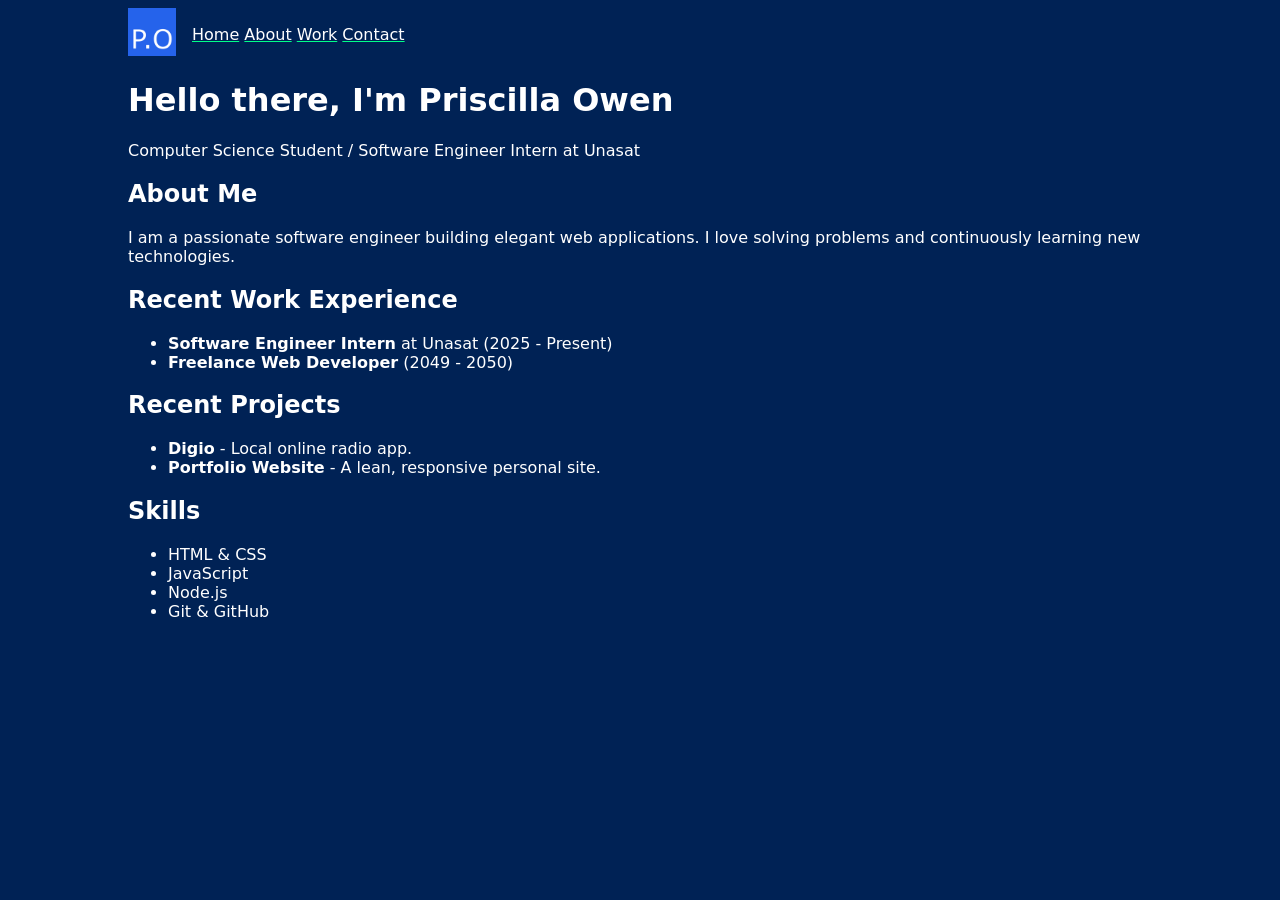
==== index.html @ 440bd072 "set up" ====
<!doctype html>
<html lang="en">
  <head>
    <meta charset="UTF-8" />
    <meta name="viewport" content="width=device-width, initial-scale=1.0" />
    <title>Home</title>
    <link rel="icon" href="img/icon.png" type="image/png" />
    <link rel="stylesheet" href="css/main.css" />
  </head>

  <body>
    <header class="header container">
      <a class="header-logo" href="index.html">
        <img src="img/logo.png" alt="Logo" />
      </a>
      <nav class="nav-items">
        <a href="index.html">Home</a>
        <a href="about.html">About</a>
        <a href="work.html">Work</a>
        <a href="contact.html">Contact</a>
      </nav>
    </header>

    <main class="container">
      <h1>Hello there, I'm Priscilla Owen</h1>
      <p>Computer Science Student / Software Engineer Intern at Unasat</p>

      <section>
        <h2>About Me</h2>
        <p>
          I am a passionate software engineer building elegant web applications.
          I love solving problems and continuously learning new technologies.
        </p>
      </section>

      <section>
        <h2>Recent Work Experience</h2>
        <ul>
          <li>
            <strong>Software Engineer Intern</strong> at Unasat (2025 - Present)
          </li>
          <li><strong>Freelance Web Developer</strong> (2049 - 2050)</li>
        </ul>
      </section>

      <section>
        <h2>Recent Projects</h2>
        <ul>
          <li><strong>Digio</strong> - Local online radio app.</li>
          <li>
            <strong>Portfolio Website</strong> - A lean, responsive personal
            site.
          </li>
        </ul>
      </section>

      <section>
        <h2>Skills</h2>
        <ul>
          <li>HTML & CSS</li>
          <li>JavaScript</li>
          <li>Node.js</li>
          <li>Git & GitHub</li>
        </ul>
      </section>
    </main>

  </body>
</html>
---- css/main.css ----
:root {
  --color-primary: #01ff88;
  --color-background: #002255;
  --color-foreground: #ffffff;

  --radius-md: 0.5rem;

  --screen-xs: 32rem; /* 512px */
  --screen-lg: 64rem; /* 1024px */
}

body {
  font-family: system-ui;
  background-color: var(--color-background);
  color: var(--color-foreground);
}

a {
  color: inherit;
  text-decoration-color: var(--color-primary);
}

.header {
  display: flex;
  align-items: center;
  flex-direction: column;
  gap: 1rem;
}

@media (width >=32rem) {
  .header {
    flex-direction: row;
  }
}

.header-logo img {
  width: 3rem;
}

.container {
  max-width: var(--screen-lg);
  margin-inline: auto;
}
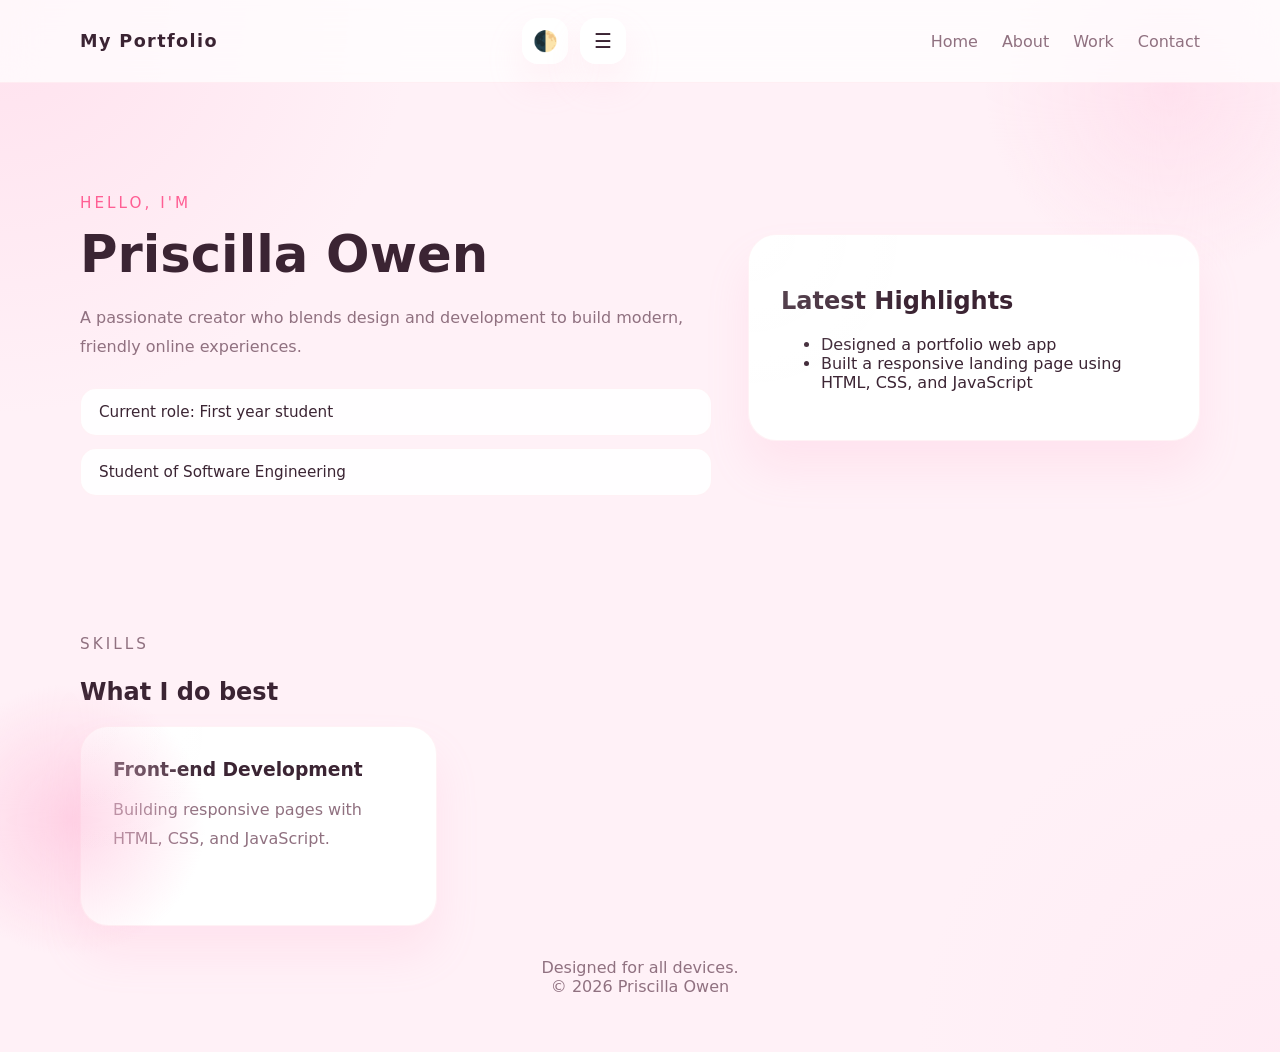
==== commit 5ec2c1a3: "First commit" ====
--- a/index.html
+++ b/index.html
@@ -1,69 +1,69 @@
-<!doctype html>
+<!DOCTYPE html>
 <html lang="en">
-  <head>
-    <meta charset="UTF-8" />
-    <meta name="viewport" content="width=device-width, initial-scale=1.0" />
-    <title>Home</title>
-    <link rel="icon" href="img/icon.png" type="image/png" />
-    <link rel="stylesheet" href="css/main.css" />
-  </head>
-
-  <body>
-    <header class="header container">
-      <a class="header-logo" href="index.html">
-        <img src="img/logo.png" alt="Logo" />
-      </a>
-      <nav class="nav-items">
+<head>
+  <meta charset="UTF-8">
+  <meta name="viewport" content="width=device-width, initial-scale=1.0">
+  <title>Home | Portfolio</title>
+  <link rel="stylesheet" href="styles.css">
+</head>
+<body>
+  <header class="site-header">
+    <div class="container header-inner">
+      <a class="brand" href="index.html">My Portfolio</a>
+      <div class="header-actions">
+        <button class="theme-toggle" aria-label="Toggle light and dark mode">🌓</button>
+        <button class="nav-toggle" aria-label="Open navigation">☰</button>
+      </div>
+      <nav class="site-nav">
         <a href="index.html">Home</a>
         <a href="about.html">About</a>
         <a href="work.html">Work</a>
         <a href="contact.html">Contact</a>
       </nav>
-    </header>
+    </div>
+  </header>
 
-    <main class="container">
-      <h1>Hello there, I'm Priscilla Owen</h1>
-      <p>Computer Science Student / Software Engineer Intern at Unasat</p>
+  <main>
+    <section class="hero container">
+      <div class="hero-copy">
+        <p class="eyebrow">Hello, I'm</p>
+        <h1>Priscilla Owen</h1>
+        <p class="hero-description">A passionate creator who blends design and development to build modern, friendly online experiences.</p>
+        <div class="hero-meta">
+          <span>Current role: First year student</span>
+          <span>Student of Software Engineering</span>
+        </div>
+      </div>
+      <div class="hero-card">
+        <h2>Latest Highlights</h2>
+        <ul>
+          <li>Designed a portfolio web app</li>
+          <li>Built a responsive landing page using HTML, CSS, and JavaScript</li>
+        </ul>
+      </div>
+    </section>
 
-      <section>
-        <h2>About Me</h2>
-        <p>
-          I am a passionate software engineer building elegant web applications.
-          I love solving problems and continuously learning new technologies.
-        </p>
-      </section>
+    <section class="skills container">
+      <div class="section-heading">
+        <p class="eyebrow">Skills</p>
+        <h2>What I do best</h2>
+      </div>
+      <div class="skill-grid">
+        <article class="skill-card">
+          <h3>Front-end Development</h3>
+          <p>Building responsive pages with HTML, CSS, and JavaScript.</p>
+        </article>
+      </div>
+    </section>
+  </main>
 
-      <section>
-        <h2>Recent Work Experience</h2>
-        <ul>
-          <li>
-            <strong>Software Engineer Intern</strong> at Unasat (2025 - Present)
-          </li>
-          <li><strong>Freelance Web Developer</strong> (2049 - 2050)</li>
-        </ul>
-      </section>
+  <footer class="site-footer">
+    <div class="container">
+      <p>Designed for all devices.</p>
+      <p>© 2026 Priscilla Owen</p>
+    </div>
+  </footer>
 
-      <section>
-        <h2>Recent Projects</h2>
-        <ul>
-          <li><strong>Digio</strong> - Local online radio app.</li>
-          <li>
-            <strong>Portfolio Website</strong> - A lean, responsive personal
-            site.
-          </li>
-        </ul>
-      </section>
-
-      <section>
-        <h2>Skills</h2>
-        <ul>
-          <li>HTML & CSS</li>
-          <li>JavaScript</li>
-          <li>Node.js</li>
-          <li>Git & GitHub</li>
-        </ul>
-      </section>
-    </main>
-
-  </body>
-</html>+  <script src="script.js"></script>
+</body>
+</html>
--- a/styles.css
+++ b/styles.css
@@ -0,0 +1,560 @@
+:root {
+  --bg: #fff1f7;
+  --surface: rgba(255, 255, 255, 0.94);
+  --surface-strong: #fff6fb;
+  --text: #3b2433;
+  --muted: #907180;
+  --primary: #ff90b6;
+  --primary-dark: #ff5f94;
+  --accent: #ffd7e7;
+  --accent-dark: #ffadc9;
+  --border: rgba(255, 145, 170, 0.12);
+  --shadow: 0 28px 44px rgba(255, 150, 190, 0.14);
+  --shadow-soft: 0 18px 32px rgba(255, 160, 190, 0.12);
+  --radius: 28px;
+}
+
+:root[data-theme="dark"] {
+  --bg: #ffe7f3;
+  --surface: rgba(255, 255, 255, 0.96);
+  --surface-strong: rgba(255, 245, 250, 0.98);
+  --text: #3b2433;
+  --muted: #8f6d82;
+  --primary: #ff7ba7;
+  --primary-dark: #ff5c88;
+  --accent: #ffd7e7;
+  --accent-dark: #ffb8d1;
+  --border: rgba(255, 145, 170, 0.16);
+  --shadow: 0 28px 44px rgba(255, 170, 205, 0.12);
+  --shadow-soft: 0 18px 32px rgba(255, 175, 210, 0.1);
+}
+
+* {
+  box-sizing: border-box;
+}
+
+html {
+  scroll-behavior: smooth;
+}
+
+body {
+  margin: 0;
+  min-height: 100vh;
+  font-family: Inter, system-ui, -apple-system, BlinkMacSystemFont, "Segoe UI", sans-serif;
+  background: radial-gradient(circle at top left, rgba(255, 195, 220, 0.35), transparent 25%),
+              radial-gradient(circle at bottom right, rgba(255, 223, 238, 0.3), transparent 22%),
+              var(--bg);
+  color: var(--text);
+  overflow-x: hidden;
+}
+
+body::before,
+body::after {
+  content: "";
+  position: fixed;
+  pointer-events: none;
+  border-radius: 50%;
+  z-index: 0;
+}
+
+body::before {
+  width: 420px;
+  height: 420px;
+  top: -120px;
+  right: -100px;
+  background: radial-gradient(circle, rgba(255, 220, 235, 0.75), transparent 62%);
+}
+
+body::after {
+  width: 320px;
+  height: 320px;
+  bottom: -80px;
+  left: -90px;
+  background: radial-gradient(circle, rgba(255, 185, 215, 0.55), transparent 60%);
+}
+
+img {
+  max-width: 100%;
+  display: block;
+}
+
+.container {
+  width: min(1120px, calc(100% - 40px));
+  margin: 0 auto;
+}
+
+.site-header {
+  position: sticky;
+  top: 0;
+  z-index: 20;
+  backdrop-filter: blur(18px);
+  background: rgba(255, 255, 255, 0.72);
+  border-bottom: 1px solid rgba(255, 145, 170, 0.12);
+}
+
+:root[data-theme="dark"] .site-header {
+  background: rgba(45, 24, 40, 0.86);
+  border-color: rgba(255, 128, 165, 0.16);
+}
+
+.header-inner {
+  display: flex;
+  align-items: center;
+  justify-content: space-between;
+  gap: 20px;
+  padding: 18px 0;
+}
+
+.brand {
+  font-weight: 800;
+  letter-spacing: 0.08em;
+  text-decoration: none;
+  color: var(--text);
+  font-size: 1.1rem;
+}
+
+.header-actions {
+  display: flex;
+  align-items: center;
+  gap: 12px;
+}
+
+.site-nav {
+  display: flex;
+  gap: 24px;
+  flex-wrap: wrap;
+  align-items: center;
+}
+
+.site-nav a {
+  text-decoration: none;
+  color: var(--muted);
+  transition: color 0.25s ease, transform 0.25s ease;
+}
+
+.site-nav a:hover,
+.site-nav a:focus-visible {
+  color: var(--primary-dark);
+  transform: translateY(-1px);
+}
+
+.nav-toggle,
+.theme-toggle {
+  border: none;
+  background: rgba(255, 255, 255, 0.9);
+  color: var(--text);
+  border-radius: 16px;
+  width: 46px;
+  height: 46px;
+  cursor: pointer;
+  font-size: 1.25rem;
+  box-shadow: 0 18px 36px rgba(255, 177, 205, 0.18);
+  transition: transform 0.2s ease, background 0.2s ease, color 0.2s ease;
+}
+
+:root[data-theme="dark"] .nav-toggle,
+:root[data-theme="dark"] .theme-toggle {
+  background: rgba(30, 21, 47, 0.9);
+  color: var(--text);
+}
+
+.nav-toggle:hover,
+.theme-toggle:hover,
+.nav-toggle:focus-visible,
+.theme-toggle:focus-visible {
+  transform: translateY(-1px);
+}
+
+.hero,
+.section-heading,
+.skills,
+.contact-grid,
+.project-grid,
+.details-section {
+  margin-top: 48px;
+}
+
+.hero {
+  display: grid;
+  grid-template-columns: 1.4fr 1fr;
+  gap: 36px;
+  align-items: center;
+  padding: 48px 0;
+  position: relative;
+}
+
+.hero-copy h1,
+.section-heading h1,
+.about-card h2,
+.skill-card h3,
+.project-card h2,
+.contact-info h2,
+.contact-form label {
+  margin: 0;
+}
+
+.eyebrow {
+  font-size: 0.95rem;
+  letter-spacing: 0.2em;
+  text-transform: uppercase;
+  color: var(--primary-dark);
+  margin-bottom: 16px;
+}
+
+.hero-copy h1,
+.section-heading h1 {
+  font-size: clamp(2.8rem, 4vw, 4.6rem);
+  line-height: 1.02;
+  margin: 0 0 24px;
+}
+
+.hero-description,
+.section-heading p,
+.skill-card p,
+.project-card p,
+.contact-info p,
+.about-card p {
+  color: var(--muted);
+  line-height: 1.8;
+}
+
+.hero-meta {
+  display: grid;
+  gap: 12px;
+  margin-top: 26px;
+}
+
+.hero-meta span {
+  display: inline-flex;
+  padding: 14px 18px;
+  background: rgba(255, 255, 255, 0.92);
+  border: 1px solid var(--border);
+  border-radius: 16px;
+  color: var(--text);
+  font-size: 0.95rem;
+}
+
+.hero-card,
+.about-card,
+.skill-card,
+.project-card,
+.contact-info,
+.contact-form {
+  background: var(--surface);
+  border: 1px solid var(--border);
+  border-radius: var(--radius);
+  box-shadow: var(--shadow);
+  padding: 32px;
+  position: relative;
+  overflow: hidden;
+  transition: transform 0.35s ease, box-shadow 0.35s ease, border-color 0.35s ease;
+}
+
+.hero-card::before,
+.about-card::before,
+.skill-card::before,
+.project-card::before,
+.contact-info::before,
+.contact-form::before {
+  content: "";
+  position: absolute;
+  inset: 0;
+  background: radial-gradient(circle at top left, rgba(255, 255, 255, 0.65), transparent 35%);
+  opacity: 0.35;
+  pointer-events: none;
+}
+
+.hero-card:hover,
+.about-card:hover,
+.skill-card:hover,
+.project-card:hover,
+.contact-info:hover,
+.contact-form:hover {
+  transform: translateY(-5px);
+  box-shadow: 0 34px 56px rgba(97, 72, 147, 0.18);
+border-color: rgba(255, 145, 170, 0.18);
+}
+
+.skill-grid,
+.project-grid {
+  display: grid;
+  gap: 24px;
+}
+
+.skill-grid {
+  grid-template-columns: repeat(3, minmax(0, 1fr));
+}
+
+.skill-card {
+  min-height: 200px;
+}
+
+.section-heading {
+  padding-top: 24px;
+}
+
+.section-heading p {
+  max-width: 680px;
+}
+
+.project-grid {
+  grid-template-columns: repeat(3, minmax(0, 1fr));
+  margin-bottom: 64px;
+}
+
+.project-card {
+  display: flex;
+  flex-direction: column;
+  justify-content: space-between;
+  transform-style: preserve-3d;
+  transition: transform 0.35s ease, box-shadow 0.35s ease, border-color 0.35s ease;
+}
+
+.skill-card {
+  transition: transform 0.35s ease, box-shadow 0.35s ease, border-color 0.35s ease;
+}
+
+.project-label {
+  font-size: 0.9rem;
+  text-transform: uppercase;
+  letter-spacing: 0.2em;
+  color: var(--primary-dark);
+  margin-bottom: 18px;
+}
+
+.project-link {
+  display: inline-flex;
+  align-items: center;
+  gap: 8px;
+  margin-top: 22px;
+  color: var(--primary-dark);
+  text-decoration: none;
+  font-weight: 700;
+}
+
+.project-link::after {
+  content: "→";
+  display: inline-block;
+  transition: transform 0.25s ease;
+}
+
+.project-link:hover::after,
+.project-link:focus-visible::after {
+  transform: translateX(4px);
+}
+
+.contact-grid {
+  display: grid;
+  grid-template-columns: 1fr 1.2fr;
+  gap: 32px;
+  margin-bottom: 64px;
+}
+
+.card-soft {
+  background: linear-gradient(180deg, rgba(255, 233, 245, 0.9), rgba(226, 232, 255, 0.9));
+}
+
+.contact-info p {
+  margin: 16px 0 0;
+}
+
+.social-links {
+  display: flex;
+  flex-wrap: wrap;
+  gap: 12px;
+  margin-top: 18px;
+}
+
+.social-links a {
+  color: var(--text);
+  text-decoration: none;
+  padding: 10px 16px;
+  border-radius: 14px;
+  background: rgba(255, 255, 255, 0.82);
+  border: 1px solid rgba(255, 145, 170, 0.12);
+  transition: transform 0.25s ease, border-color 0.25s ease, box-shadow 0.25s ease;
+}
+
+.social-links a:hover,
+.social-links a:focus-visible {
+  transform: translateY(-2px);
+  border-color: rgba(255, 145, 170, 0.24);
+  box-shadow: 0 18px 28px rgba(255, 160, 190, 0.12);
+}
+
+.contact-form label {
+  display: block;
+  margin-bottom: 10px;
+  font-weight: 700;
+  color: var(--text);
+}
+
+.contact-form input,
+.contact-form textarea {
+  width: 100%;
+  border: 1px solid rgba(255, 145, 170, 0.14);
+  border-radius: 18px;
+  padding: 16px 18px;
+  font: inherit;
+  margin-bottom: 20px;
+  background: rgba(255,255,255,0.95);
+  resize: vertical;
+  transition: border-color 0.25s ease, box-shadow 0.25s ease;
+}
+
+.contact-form input:focus,
+.contact-form textarea:focus {
+  outline: none;
+  border-color: var(--primary-dark);
+  box-shadow: 0 0 0 4px rgba(150, 110, 255, 0.12);
+}
+
+.button {
+  display: inline-flex;
+  align-items: center;
+  justify-content: center;
+  border: none;
+  border-radius: 18px;
+  padding: 14px 24px;
+  color: white;
+  background: linear-gradient(135deg, #ff90b6, #ffbfd2);
+  cursor: pointer;
+  font-weight: 700;
+  box-shadow: 0 18px 32px rgba(255, 164, 194, 0.22);
+  transition: transform 0.2s ease, box-shadow 0.2s ease, filter 0.2s ease;
+}
+
+.button:hover,
+.button:focus-visible {
+  transform: translateY(-2px);
+  box-shadow: 0 26px 44px rgba(188, 151, 233, 0.3);
+}
+
+.form-response {
+  font-size: 0.95rem;
+  color: var(--primary-dark);
+  min-height: 1.4rem;
+}
+
+.site-footer {
+  padding: 32px 0 56px;
+}
+
+.site-footer p {
+  margin: 0;
+  color: var(--muted);
+  text-align: center;
+}
+
+.details-section {
+  display: grid;
+  gap: 24px;
+  grid-template-columns: repeat(2, minmax(0, 1fr));
+  margin-bottom: 64px;
+}
+
+.info-block h2 {
+  margin-bottom: 18px;
+}
+
+.info-block ul {
+  list-style: none;
+  padding: 0;
+  margin: 0;
+  display: grid;
+  gap: 12px;
+}
+
+.info-block li {
+  color: var(--muted);
+}
+
+.animate-slide-up {
+  opacity: 0;
+  transform: translateY(24px);
+  transition: opacity 0.75s ease, transform 0.75s ease;
+  will-change: opacity, transform;
+}
+
+.is-visible {
+  opacity: 1;
+  transform: none;
+}
+
+.hero-copy h1 span {
+  position: relative;
+  display: inline-block;
+}
+
+.highlight {
+  color: var(--primary-dark);
+}
+
+@media (max-width: 900px) {
+  .hero,
+  .contact-grid,
+  .project-grid,
+  .details-section,
+  .skill-grid {
+    grid-template-columns: 1fr;
+  }
+
+  .hero {
+    gap: 28px;
+  }
+}
+
+@media (max-width: 720px) {
+  .header-inner {
+    flex-wrap: wrap;
+    justify-content: space-between;
+  }
+
+  .nav-toggle {
+    display: block;
+  }
+
+  .theme-toggle {
+    display: block;
+  }
+
+  .site-nav {
+    width: 100%;
+    display: none;
+    flex-direction: column;
+    gap: 14px;
+    margin-top: 12px;
+  }
+
+  .site-nav.open {
+    display: flex;
+  }
+
+  .site-nav a {
+    padding: 10px 0;
+    border-top: 1px solid rgba(255, 145, 170, 0.1);
+  }
+
+  .hero-copy h1,
+  .section-heading h1 {
+    font-size: 3rem;
+  }
+}
+
+@media (max-width: 520px) {
+  .container {
+    width: min(100%, calc(100% - 28px));
+  }
+
+  .hero-meta span,
+  .contact-form input,
+  .contact-form textarea {
+    font-size: 0.95rem;
+  }
+
+  .nav-toggle,
+  .theme-toggle {
+    width: 42px;
+    height: 42px;
+  }
+}
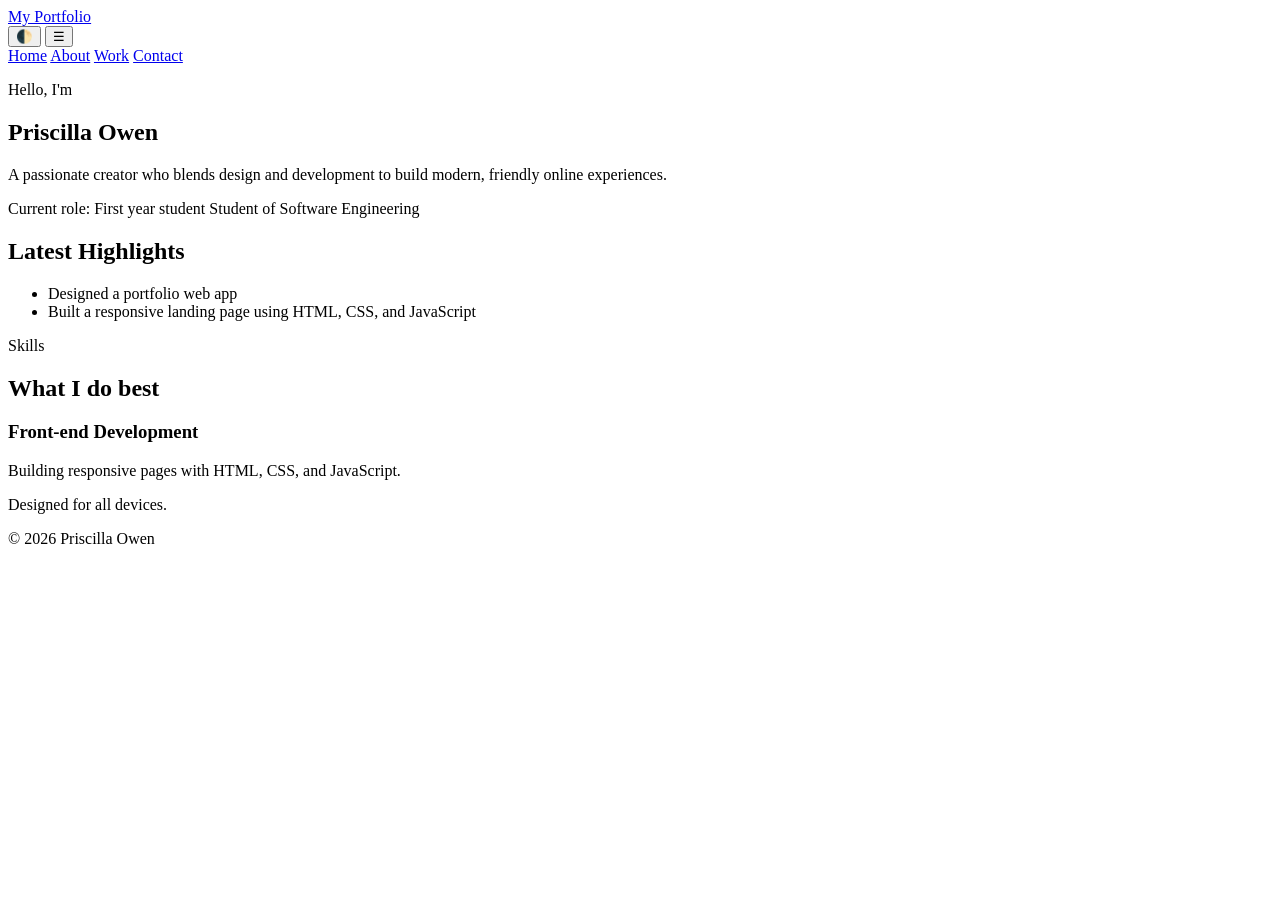
==== commit e52aebeb: "fixed errors" ====
--- a/index.html
+++ b/index.html
@@ -4,7 +4,7 @@
   <meta charset="UTF-8">
   <meta name="viewport" content="width=device-width, initial-scale=1.0">
   <title>Home | Portfolio</title>
-  <link rel="stylesheet" href="styles.css">
+<link rel="stylesheet" href="css/main.css">
 </head>
 <body>
   <header class="site-header">
